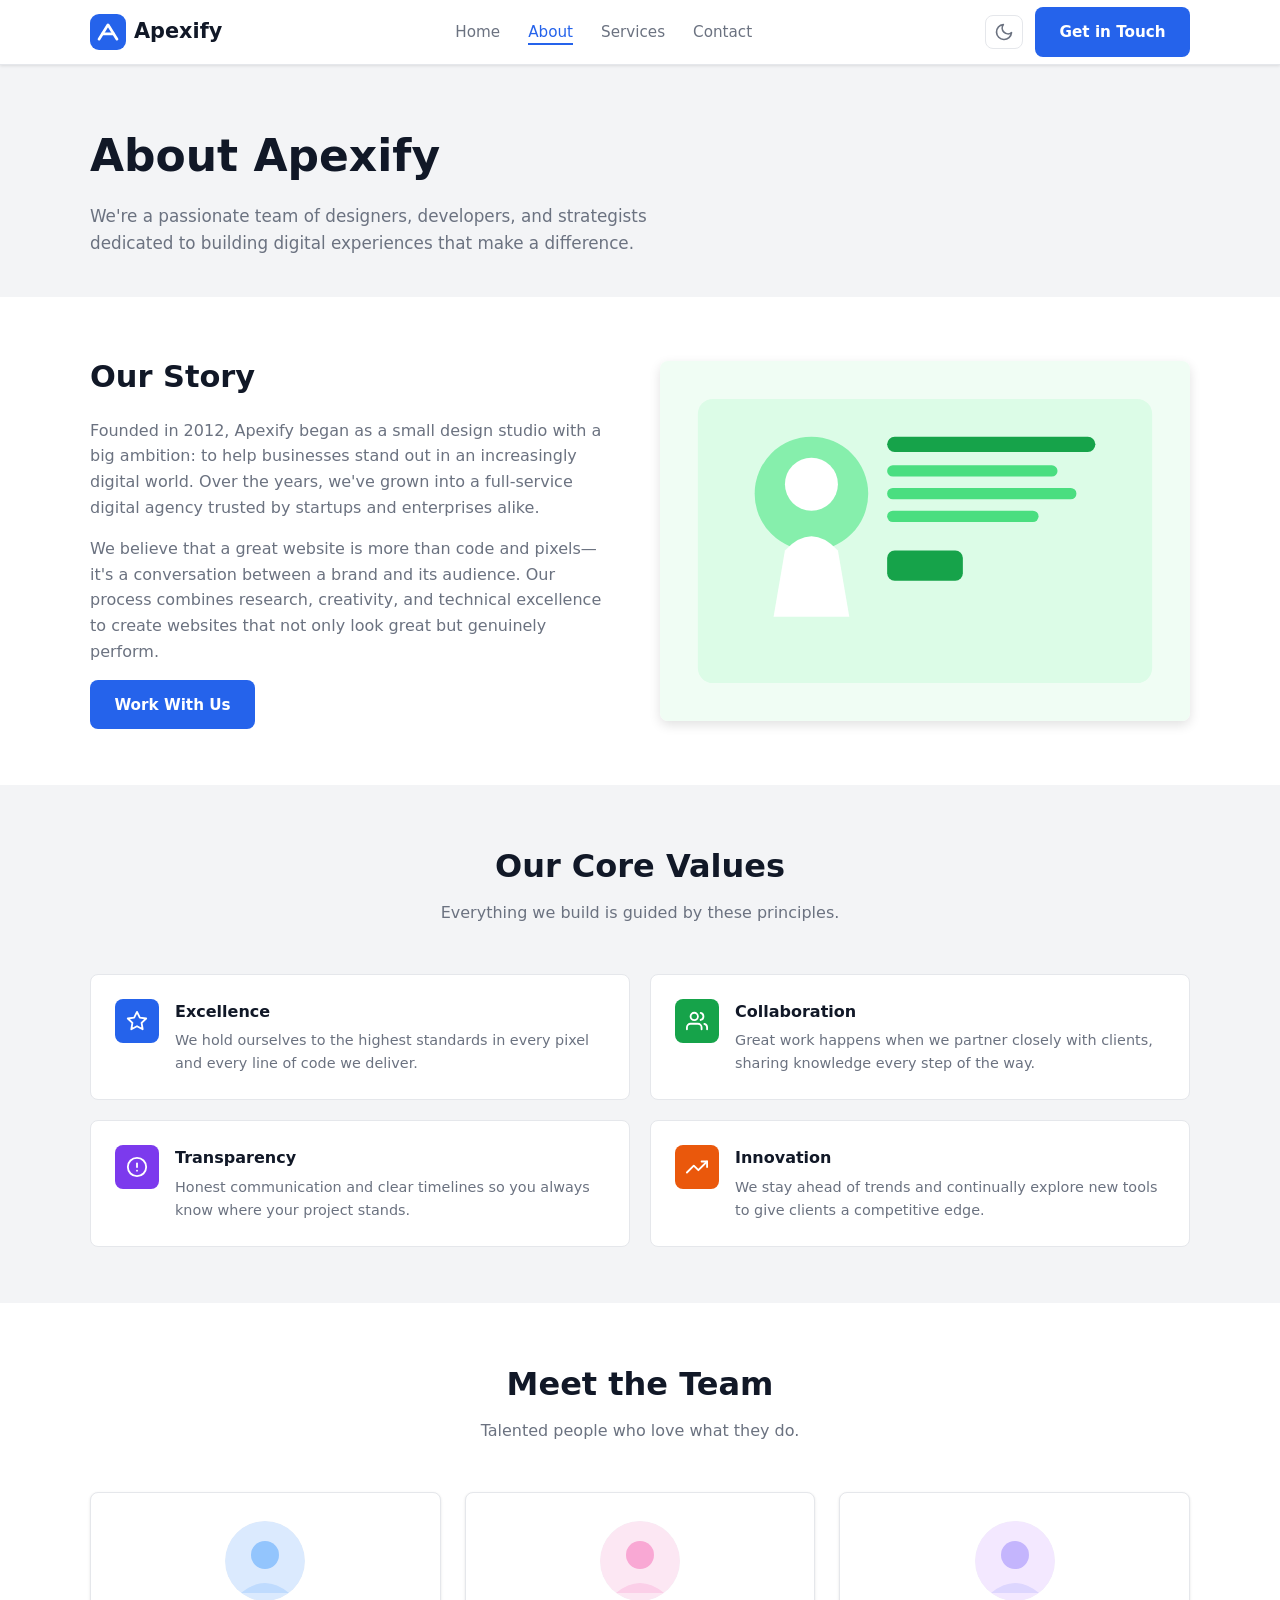
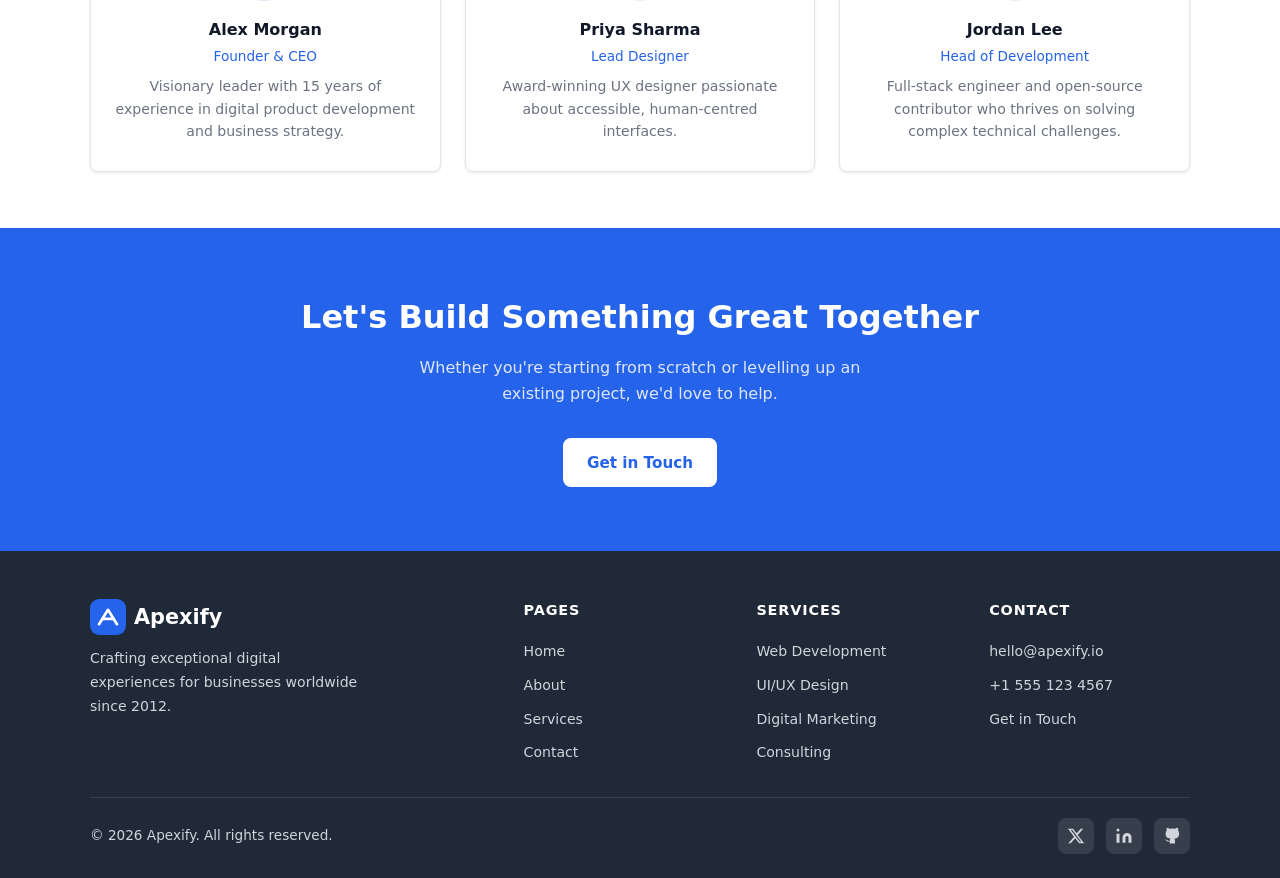
==== about.html @ 5caa7f43 "Add responsive multi-page website (Home, About, Services, Contact) with dark mode toggle" ====
<!DOCTYPE html>
<html lang="en">
<head>
  <meta charset="UTF-8" />
  <meta name="viewport" content="width=device-width, initial-scale=1.0" />
  <title>About – Apexify</title>
  <meta name="description" content="Learn about Apexify's mission, values, and the talented team behind our digital solutions." />
  <link rel="icon" type="image/svg+xml" href="images/logo.svg" />
  <link rel="stylesheet" href="css/style.css" />
</head>
<body>

  <!-- ===== Navigation ===== -->
  <nav class="navbar" role="navigation" aria-label="Main navigation">
    <div class="container nav-inner">
      <a href="index.html" class="nav-logo">
        <img src="images/logo.svg" alt="Apexify logo" width="36" height="36" />
        Apexify
      </a>

      <ul class="nav-links" role="list">
        <li><a href="index.html">Home</a></li>
        <li><a href="about.html">About</a></li>
        <li><a href="services.html">Services</a></li>
        <li><a href="contact.html">Contact</a></li>
      </ul>

      <div class="nav-actions">
        <button class="theme-toggle" id="theme-toggle" aria-label="Toggle dark mode">
          <svg class="icon-sun" xmlns="http://www.w3.org/2000/svg" width="20" height="20" viewBox="0 0 24 24"
               fill="none" stroke="currentColor" stroke-width="2" stroke-linecap="round" stroke-linejoin="round"
               aria-hidden="true">
            <circle cx="12" cy="12" r="5"/>
            <line x1="12" y1="1" x2="12" y2="3"/>
            <line x1="12" y1="21" x2="12" y2="23"/>
            <line x1="4.22" y1="4.22" x2="5.64" y2="5.64"/>
            <line x1="18.36" y1="18.36" x2="19.78" y2="19.78"/>
            <line x1="1" y1="12" x2="3" y2="12"/>
            <line x1="21" y1="12" x2="23" y2="12"/>
            <line x1="4.22" y1="19.78" x2="5.64" y2="18.36"/>
            <line x1="18.36" y1="5.64" x2="19.78" y2="4.22"/>
          </svg>
          <svg class="icon-moon" xmlns="http://www.w3.org/2000/svg" width="20" height="20" viewBox="0 0 24 24"
               fill="none" stroke="currentColor" stroke-width="2" stroke-linecap="round" stroke-linejoin="round"
               aria-hidden="true">
            <path d="M21 12.79A9 9 0 1 1 11.21 3 7 7 0 0 0 21 12.79z"/>
          </svg>
        </button>
        <a href="contact.html" class="btn btn-primary">Get in Touch</a>
        <button class="hamburger" id="hamburger" aria-label="Open menu" aria-expanded="false" aria-controls="mobile-menu">
          <span></span><span></span><span></span>
        </button>
      </div>
    </div>

    <div class="mobile-menu" id="mobile-menu" role="menu">
      <a href="index.html" role="menuitem">Home</a>
      <a href="about.html" role="menuitem">About</a>
      <a href="services.html" role="menuitem">Services</a>
      <a href="contact.html" role="menuitem">Contact</a>
    </div>
  </nav>

  <main>

    <!-- ===== Page Hero ===== -->
    <section class="page-hero" aria-label="About page hero">
      <div class="container">
        <h1>About Apexify</h1>
        <p>We're a passionate team of designers, developers, and strategists dedicated to building digital experiences that make a difference.</p>
      </div>
    </section>

    <!-- ===== About Intro ===== -->
    <section class="about-intro" aria-label="Company introduction">
      <div class="container">
        <div class="about-grid">
          <div class="about-text">
            <h2>Our Story</h2>
            <p>
              Founded in 2012, Apexify began as a small design studio with a big ambition: to help businesses
              stand out in an increasingly digital world. Over the years, we've grown into a full-service
              digital agency trusted by startups and enterprises alike.
            </p>
            <p>
              We believe that a great website is more than code and pixels—it's a conversation between a brand
              and its audience. Our process combines research, creativity, and technical excellence to create
              websites that not only look great but genuinely perform.
            </p>
            <a href="contact.html" class="btn btn-primary">Work With Us</a>
          </div>
          <div class="about-image">
            <img src="images/about.svg" alt="Apexify team at work illustration" width="560" height="380" />
          </div>
        </div>
      </div>
    </section>

    <!-- ===== Values ===== -->
    <section class="values" aria-label="Company values">
      <div class="container">
        <div class="section-header">
          <h2 class="section-title">Our Core Values</h2>
          <p class="section-subtitle">Everything we build is guided by these principles.</p>
        </div>
        <div class="values-grid">

          <div class="value-item">
            <div class="value-icon c1" aria-hidden="true">
              <svg xmlns="http://www.w3.org/2000/svg" width="22" height="22" viewBox="0 0 24 24"
                   fill="none" stroke="currentColor" stroke-width="2" stroke-linecap="round" stroke-linejoin="round">
                <path d="M12 2l3.09 6.26L22 9.27l-5 4.87 1.18 6.88L12 17.77l-6.18 3.25L7 14.14 2 9.27l6.91-1.01L12 2z"/>
              </svg>
            </div>
            <div>
              <h3>Excellence</h3>
              <p>We hold ourselves to the highest standards in every pixel and every line of code we deliver.</p>
            </div>
          </div>

          <div class="value-item">
            <div class="value-icon c2" aria-hidden="true">
              <svg xmlns="http://www.w3.org/2000/svg" width="22" height="22" viewBox="0 0 24 24"
                   fill="none" stroke="currentColor" stroke-width="2" stroke-linecap="round" stroke-linejoin="round">
                <path d="M17 21v-2a4 4 0 0 0-4-4H5a4 4 0 0 0-4 4v2"/>
                <circle cx="9" cy="7" r="4"/>
                <path d="M23 21v-2a4 4 0 0 0-3-3.87"/>
                <path d="M16 3.13a4 4 0 0 1 0 7.75"/>
              </svg>
            </div>
            <div>
              <h3>Collaboration</h3>
              <p>Great work happens when we partner closely with clients, sharing knowledge every step of the way.</p>
            </div>
          </div>

          <div class="value-item">
            <div class="value-icon c3" aria-hidden="true">
              <svg xmlns="http://www.w3.org/2000/svg" width="22" height="22" viewBox="0 0 24 24"
                   fill="none" stroke="currentColor" stroke-width="2" stroke-linecap="round" stroke-linejoin="round">
                <circle cx="12" cy="12" r="10"/>
                <line x1="12" y1="8" x2="12" y2="12"/>
                <line x1="12" y1="16" x2="12.01" y2="16"/>
              </svg>
            </div>
            <div>
              <h3>Transparency</h3>
              <p>Honest communication and clear timelines so you always know where your project stands.</p>
            </div>
          </div>

          <div class="value-item">
            <div class="value-icon c4" aria-hidden="true">
              <svg xmlns="http://www.w3.org/2000/svg" width="22" height="22" viewBox="0 0 24 24"
                   fill="none" stroke="currentColor" stroke-width="2" stroke-linecap="round" stroke-linejoin="round">
                <polyline points="23 6 13.5 15.5 8.5 10.5 1 18"/>
                <polyline points="17 6 23 6 23 12"/>
              </svg>
            </div>
            <div>
              <h3>Innovation</h3>
              <p>We stay ahead of trends and continually explore new tools to give clients a competitive edge.</p>
            </div>
          </div>

        </div>
      </div>
    </section>

    <!-- ===== Team ===== -->
    <section class="team" aria-label="Our team">
      <div class="container">
        <div class="section-header">
          <h2 class="section-title">Meet the Team</h2>
          <p class="section-subtitle">Talented people who love what they do.</p>
        </div>
        <div class="team-grid">

          <div class="team-card">
            <div class="team-avatar">
              <img src="images/avatar1.svg" alt="Alex Morgan" width="80" height="80" />
            </div>
            <h3>Alex Morgan</h3>
            <p class="role">Founder & CEO</p>
            <p>Visionary leader with 15 years of experience in digital product development and business strategy.</p>
          </div>

          <div class="team-card">
            <div class="team-avatar">
              <img src="images/avatar2.svg" alt="Priya Sharma" width="80" height="80" />
            </div>
            <h3>Priya Sharma</h3>
            <p class="role">Lead Designer</p>
            <p>Award-winning UX designer passionate about accessible, human-centred interfaces.</p>
          </div>

          <div class="team-card">
            <div class="team-avatar">
              <img src="images/avatar3.svg" alt="Jordan Lee" width="80" height="80" />
            </div>
            <h3>Jordan Lee</h3>
            <p class="role">Head of Development</p>
            <p>Full-stack engineer and open-source contributor who thrives on solving complex technical challenges.</p>
          </div>

        </div>
      </div>
    </section>

    <!-- ===== CTA Banner ===== -->
    <section class="cta-banner" aria-label="Call to action">
      <div class="container">
        <h2>Let's Build Something Great Together</h2>
        <p>Whether you're starting from scratch or levelling up an existing project, we'd love to help.</p>
        <a href="contact.html" class="btn btn-white">Get in Touch</a>
      </div>
    </section>

  </main>

  <!-- ===== Footer ===== -->
  <footer class="footer" role="contentinfo">
    <div class="container">
      <div class="footer-grid">
        <div class="footer-brand">
          <a href="index.html" class="nav-logo">
            <img src="images/logo.svg" alt="Apexify logo" width="32" height="32" />
            Apexify
          </a>
          <p>Crafting exceptional digital experiences for businesses worldwide since 2012.</p>
        </div>
        <div class="footer-col">
          <h4>Pages</h4>
          <ul>
            <li><a href="index.html">Home</a></li>
            <li><a href="about.html">About</a></li>
            <li><a href="services.html">Services</a></li>
            <li><a href="contact.html">Contact</a></li>
          </ul>
        </div>
        <div class="footer-col">
          <h4>Services</h4>
          <ul>
            <li><a href="services.html">Web Development</a></li>
            <li><a href="services.html">UI/UX Design</a></li>
            <li><a href="services.html">Digital Marketing</a></li>
            <li><a href="services.html">Consulting</a></li>
          </ul>
        </div>
        <div class="footer-col">
          <h4>Contact</h4>
          <ul>
            <li><a href="mailto:hello@apexify.io">hello@apexify.io</a></li>
            <li><a href="tel:+15551234567">+1 555 123 4567</a></li>
            <li><a href="contact.html">Get in Touch</a></li>
          </ul>
        </div>
      </div>
      <div class="footer-bottom">
        <p>&copy; <span id="year"></span> Apexify. All rights reserved.</p>
        <div class="social-links" aria-label="Social media links">
          <a href="#" aria-label="Twitter">
            <svg xmlns="http://www.w3.org/2000/svg" viewBox="0 0 24 24" fill="currentColor" aria-hidden="true">
              <path d="M18.244 2.25h3.308l-7.227 8.26 8.502 11.24H16.17l-5.214-6.817L4.99 21.75H1.68l7.73-8.835L1.254 2.25H8.08l4.713 6.231zm-1.161 17.52h1.833L7.084 4.126H5.117z"/>
            </svg>
          </a>
          <a href="#" aria-label="LinkedIn">
            <svg xmlns="http://www.w3.org/2000/svg" viewBox="0 0 24 24" fill="currentColor" aria-hidden="true">
              <path d="M16 8a6 6 0 0 1 6 6v7h-4v-7a2 2 0 0 0-2-2 2 2 0 0 0-2 2v7h-4v-7a6 6 0 0 1 6-6z"/>
              <rect x="2" y="9" width="4" height="12"/>
              <circle cx="4" cy="4" r="2"/>
            </svg>
          </a>
          <a href="#" aria-label="GitHub">
            <svg xmlns="http://www.w3.org/2000/svg" viewBox="0 0 24 24" fill="currentColor" aria-hidden="true">
              <path d="M9 19c-5 1.5-5-2.5-7-3m14 6v-3.87a3.37 3.37 0 0 0-.94-2.61c3.14-.35 6.44-1.54 6.44-7A5.44 5.44 0 0 0 20 4.77 5.07 5.07 0 0 0 19.91 1S18.73.65 16 2.48a13.38 13.38 0 0 0-7 0C6.27.65 5.09 1 5.09 1A5.07 5.07 0 0 0 5 4.77a5.44 5.44 0 0 0-1.5 3.78c0 5.42 3.3 6.61 6.44 7A3.37 3.37 0 0 0 9 18.13V22"/>
            </svg>
          </a>
        </div>
      </div>
    </div>
  </footer>

  <button class="back-to-top" id="back-to-top" aria-label="Back to top">
    <svg xmlns="http://www.w3.org/2000/svg" viewBox="0 0 24 24" fill="none"
         stroke="currentColor" stroke-width="2" stroke-linecap="round" stroke-linejoin="round" aria-hidden="true">
      <polyline points="18 15 12 9 6 15"/>
    </svg>
  </button>

  <script>
    document.getElementById('year').textContent = new Date().getFullYear();
  </script>
  <script src="js/main.js"></script>
</body>
</html>
---- css/style.css ----
/* =========================================================
   style.css – Mobile-first responsive stylesheet
   ========================================================= */

/* ---------- CSS Custom Properties ---------- */
:root {
  --clr-primary: #2563eb;
  --clr-primary-dark: #1d4ed8;
  --clr-accent: #f59e0b;
  --clr-bg: #ffffff;
  --clr-bg-alt: #f3f4f6;
  --clr-text: #111827;
  --clr-text-muted: #6b7280;
  --clr-border: #e5e7eb;
  --clr-card-bg: #ffffff;
  --clr-nav-bg: #ffffff;
  --clr-footer-bg: #1f2937;
  --clr-footer-text: #d1d5db;
  --shadow-sm: 0 1px 3px rgba(0, 0, 0, 0.1);
  --shadow-md: 0 4px 12px rgba(0, 0, 0, 0.12);
  --radius: 0.5rem;
  --transition: 0.3s ease;
  --font-sans: 'Segoe UI', system-ui, -apple-system, sans-serif;
  --max-w: 1100px;
}

/* Dark Mode */
[data-theme="dark"] {
  --clr-bg: #0f172a;
  --clr-bg-alt: #1e293b;
  --clr-text: #f1f5f9;
  --clr-text-muted: #94a3b8;
  --clr-border: #334155;
  --clr-card-bg: #1e293b;
  --clr-nav-bg: #0f172a;
  --clr-footer-bg: #020617;
  --clr-footer-text: #94a3b8;
  --shadow-sm: 0 1px 3px rgba(0, 0, 0, 0.4);
  --shadow-md: 0 4px 12px rgba(0, 0, 0, 0.5);
}

/* ---------- Reset & Base ---------- */
*, *::before, *::after {
  box-sizing: border-box;
  margin: 0;
  padding: 0;
}

html {
  scroll-behavior: smooth;
  font-size: 16px;
}

body {
  font-family: var(--font-sans);
  background-color: var(--clr-bg);
  color: var(--clr-text);
  line-height: 1.6;
  transition: background-color var(--transition), color var(--transition);
}

img {
  max-width: 100%;
  height: auto;
  display: block;
}

a {
  color: var(--clr-primary);
  text-decoration: none;
  transition: color var(--transition);
}

a:hover {
  color: var(--clr-primary-dark);
}

ul {
  list-style: none;
}

/* ---------- Utility ---------- */
.container {
  width: 90%;
  max-width: var(--max-w);
  margin-inline: auto;
}

.section-title {
  font-size: clamp(1.5rem, 4vw, 2rem);
  font-weight: 700;
  margin-bottom: 0.5rem;
  color: var(--clr-text);
}

.section-subtitle {
  font-size: 1rem;
  color: var(--clr-text-muted);
  margin-bottom: 2.5rem;
  max-width: 600px;
}

.section-header {
  text-align: center;
  margin-bottom: 3rem;
}

.section-header .section-subtitle {
  margin-inline: auto;
}

.btn {
  display: inline-flex;
  align-items: center;
  gap: 0.4rem;
  padding: 0.65rem 1.4rem;
  border-radius: var(--radius);
  font-weight: 600;
  font-size: 0.95rem;
  cursor: pointer;
  transition: background-color var(--transition), color var(--transition), transform 0.15s;
  border: 2px solid transparent;
}

.btn:active {
  transform: scale(0.97);
}

.btn-primary {
  background: var(--clr-primary);
  color: #fff;
}

.btn-primary:hover {
  background: var(--clr-primary-dark);
  color: #fff;
}

.btn-outline {
  background: transparent;
  color: var(--clr-primary);
  border-color: var(--clr-primary);
}

.btn-outline:hover {
  background: var(--clr-primary);
  color: #fff;
}

/* ---------- Navigation ---------- */
.navbar {
  position: sticky;
  top: 0;
  z-index: 100;
  background: var(--clr-nav-bg);
  border-bottom: 1px solid var(--clr-border);
  box-shadow: var(--shadow-sm);
  transition: background-color var(--transition);
}

.nav-inner {
  display: flex;
  align-items: center;
  justify-content: space-between;
  height: 64px;
}

.nav-logo {
  display: flex;
  align-items: center;
  gap: 0.5rem;
  font-size: 1.3rem;
  font-weight: 700;
  color: var(--clr-text);
}

.nav-logo img {
  width: 36px;
  height: 36px;
}

.nav-links {
  display: none;
  gap: 1.75rem;
}

.nav-links a {
  font-size: 0.95rem;
  font-weight: 500;
  color: var(--clr-text-muted);
  position: relative;
  padding-bottom: 2px;
}

.nav-links a::after {
  content: '';
  position: absolute;
  bottom: -2px;
  left: 0;
  width: 0;
  height: 2px;
  background: var(--clr-primary);
  transition: width var(--transition);
}

.nav-links a:hover,
.nav-links a.active {
  color: var(--clr-primary);
}

.nav-links a:hover::after,
.nav-links a.active::after {
  width: 100%;
}

.nav-actions {
  display: flex;
  align-items: center;
  gap: 0.75rem;
}

/* Dark Mode Toggle Button */
.theme-toggle {
  background: none;
  border: 1px solid var(--clr-border);
  border-radius: var(--radius);
  padding: 0.4rem 0.5rem;
  cursor: pointer;
  display: flex;
  align-items: center;
  justify-content: center;
  color: var(--clr-text-muted);
  transition: background-color var(--transition), border-color var(--transition), color var(--transition);
}

.theme-toggle:hover {
  background: var(--clr-bg-alt);
  color: var(--clr-text);
}

.theme-toggle .icon-sun { display: none; }
.theme-toggle .icon-moon { display: block; }

[data-theme="dark"] .theme-toggle .icon-sun { display: block; }
[data-theme="dark"] .theme-toggle .icon-moon { display: none; }

/* Hamburger */
.hamburger {
  background: none;
  border: none;
  cursor: pointer;
  padding: 0.4rem;
  display: flex;
  flex-direction: column;
  gap: 5px;
}

.hamburger span {
  display: block;
  width: 24px;
  height: 2px;
  background: var(--clr-text);
  border-radius: 2px;
  transition: transform var(--transition), opacity var(--transition);
}

.hamburger.open span:nth-child(1) { transform: translateY(7px) rotate(45deg); }
.hamburger.open span:nth-child(2) { opacity: 0; }
.hamburger.open span:nth-child(3) { transform: translateY(-7px) rotate(-45deg); }

/* Mobile Menu */
.mobile-menu {
  display: none;
  flex-direction: column;
  gap: 0;
  background: var(--clr-nav-bg);
  border-top: 1px solid var(--clr-border);
}

.mobile-menu.open {
  display: flex;
}

.mobile-menu a {
  padding: 0.85rem 1.5rem;
  font-weight: 500;
  color: var(--clr-text-muted);
  border-bottom: 1px solid var(--clr-border);
}

.mobile-menu a:hover,
.mobile-menu a.active {
  color: var(--clr-primary);
  background: var(--clr-bg-alt);
}

/* ---------- Hero Section ---------- */
.hero {
  padding: 4rem 0 3rem;
  text-align: center;
}

.hero-eyebrow {
  display: inline-block;
  font-size: 0.8rem;
  font-weight: 700;
  letter-spacing: 0.1em;
  text-transform: uppercase;
  color: var(--clr-primary);
  background: rgba(37, 99, 235, 0.1);
  padding: 0.3rem 0.8rem;
  border-radius: 999px;
  margin-bottom: 1rem;
}

.hero h1 {
  font-size: clamp(2rem, 6vw, 3.25rem);
  font-weight: 800;
  line-height: 1.15;
  margin-bottom: 1.25rem;
  color: var(--clr-text);
}

.hero h1 span {
  color: var(--clr-primary);
}

.hero-description {
  font-size: clamp(1rem, 2.5vw, 1.15rem);
  color: var(--clr-text-muted);
  max-width: 580px;
  margin-inline: auto;
  margin-bottom: 2rem;
}

.hero-cta {
  display: flex;
  gap: 1rem;
  justify-content: center;
  flex-wrap: wrap;
}

.hero-image {
  margin-top: 3rem;
  display: flex;
  justify-content: center;
}

.hero-image img {
  border-radius: var(--radius);
  box-shadow: var(--shadow-md);
  max-width: 640px;
  width: 100%;
}

/* ---------- Features Strip ---------- */
.features-strip {
  padding: 3.5rem 0;
  background: var(--clr-bg-alt);
  transition: background-color var(--transition);
}

.features-grid {
  display: grid;
  grid-template-columns: 1fr;
  gap: 1.5rem;
}

.feature-card {
  background: var(--clr-card-bg);
  border: 1px solid var(--clr-border);
  border-radius: var(--radius);
  padding: 1.5rem;
  display: flex;
  gap: 1rem;
  align-items: flex-start;
  box-shadow: var(--shadow-sm);
  transition: box-shadow var(--transition), background-color var(--transition), border-color var(--transition);
}

.feature-card:hover {
  box-shadow: var(--shadow-md);
}

.feature-icon {
  flex-shrink: 0;
  width: 48px;
  height: 48px;
  background: rgba(37, 99, 235, 0.1);
  border-radius: var(--radius);
  display: flex;
  align-items: center;
  justify-content: center;
  color: var(--clr-primary);
}

.feature-icon svg {
  width: 24px;
  height: 24px;
}

.feature-card h3 {
  font-size: 1rem;
  font-weight: 600;
  margin-bottom: 0.3rem;
}

.feature-card p {
  font-size: 0.9rem;
  color: var(--clr-text-muted);
}

/* ---------- Stats Section ---------- */
.stats {
  padding: 3.5rem 0;
}

.stats-grid {
  display: grid;
  grid-template-columns: repeat(2, 1fr);
  gap: 1.5rem;
  text-align: center;
}

.stat-item h3 {
  font-size: clamp(2rem, 5vw, 2.75rem);
  font-weight: 800;
  color: var(--clr-primary);
}

.stat-item p {
  font-size: 0.9rem;
  color: var(--clr-text-muted);
  margin-top: 0.25rem;
}

/* ---------- Services Preview Cards ---------- */
.services-preview {
  padding: 3.5rem 0;
  background: var(--clr-bg-alt);
  transition: background-color var(--transition);
}

.cards-grid {
  display: grid;
  grid-template-columns: 1fr;
  gap: 1.5rem;
}

.card {
  background: var(--clr-card-bg);
  border: 1px solid var(--clr-border);
  border-radius: var(--radius);
  padding: 1.75rem;
  box-shadow: var(--shadow-sm);
  transition: transform 0.2s, box-shadow var(--transition), background-color var(--transition), border-color var(--transition);
}

.card:hover {
  transform: translateY(-3px);
  box-shadow: var(--shadow-md);
}

.card-icon {
  width: 52px;
  height: 52px;
  border-radius: var(--radius);
  display: flex;
  align-items: center;
  justify-content: center;
  margin-bottom: 1rem;
  color: #fff;
}

.card-icon.blue   { background: #2563eb; }
.card-icon.green  { background: #16a34a; }
.card-icon.purple { background: #7c3aed; }
.card-icon.orange { background: #ea580c; }

.card-icon svg {
  width: 26px;
  height: 26px;
}

.card h3 {
  font-size: 1.05rem;
  font-weight: 600;
  margin-bottom: 0.5rem;
}

.card p {
  font-size: 0.9rem;
  color: var(--clr-text-muted);
  line-height: 1.6;
}

.card-link {
  display: inline-flex;
  align-items: center;
  gap: 0.3rem;
  margin-top: 1rem;
  font-size: 0.9rem;
  font-weight: 600;
  color: var(--clr-primary);
}

.card-link:hover {
  gap: 0.5rem;
}

/* ---------- CTA Banner ---------- */
.cta-banner {
  padding: 4rem 0;
  background: var(--clr-primary);
  text-align: center;
  color: #fff;
}

.cta-banner h2 {
  font-size: clamp(1.5rem, 4vw, 2rem);
  font-weight: 700;
  margin-bottom: 0.75rem;
}

.cta-banner p {
  font-size: 1rem;
  opacity: 0.85;
  margin-bottom: 2rem;
  max-width: 500px;
  margin-inline: auto;
  margin-bottom: 2rem;
}

.cta-banner .btn-white {
  background: #fff;
  color: var(--clr-primary);
  border-color: #fff;
}

.cta-banner .btn-white:hover {
  background: #e0e7ff;
  color: var(--clr-primary-dark);
}

/* ---------- About Page ---------- */
.page-hero {
  padding: 3.5rem 0 2.5rem;
  background: var(--clr-bg-alt);
  transition: background-color var(--transition);
}

.page-hero h1 {
  font-size: clamp(1.8rem, 5vw, 2.75rem);
  font-weight: 800;
  margin-bottom: 0.75rem;
}

.page-hero p {
  font-size: 1.05rem;
  color: var(--clr-text-muted);
  max-width: 600px;
}

.about-intro {
  padding: 3.5rem 0;
}

.about-grid {
  display: grid;
  grid-template-columns: 1fr;
  gap: 2.5rem;
  align-items: center;
}

.about-text h2 {
  font-size: clamp(1.4rem, 3.5vw, 1.9rem);
  font-weight: 700;
  margin-bottom: 1rem;
}

.about-text p {
  color: var(--clr-text-muted);
  margin-bottom: 1rem;
}

.about-image img {
  border-radius: var(--radius);
  box-shadow: var(--shadow-md);
}

.values {
  padding: 3.5rem 0;
  background: var(--clr-bg-alt);
  transition: background-color var(--transition);
}

.values-grid {
  display: grid;
  grid-template-columns: 1fr;
  gap: 1.25rem;
}

.value-item {
  background: var(--clr-card-bg);
  border: 1px solid var(--clr-border);
  border-radius: var(--radius);
  padding: 1.5rem;
  display: flex;
  gap: 1rem;
  align-items: flex-start;
  transition: background-color var(--transition), border-color var(--transition);
}

.value-icon {
  flex-shrink: 0;
  width: 44px;
  height: 44px;
  border-radius: var(--radius);
  display: flex;
  align-items: center;
  justify-content: center;
  color: #fff;
  font-size: 1.2rem;
}

.value-icon.c1 { background: #2563eb; }
.value-icon.c2 { background: #16a34a; }
.value-icon.c3 { background: #7c3aed; }
.value-icon.c4 { background: #ea580c; }

.value-item h3 {
  font-size: 1rem;
  font-weight: 600;
  margin-bottom: 0.3rem;
}

.value-item p {
  font-size: 0.9rem;
  color: var(--clr-text-muted);
}

.team {
  padding: 3.5rem 0;
}

.team-grid {
  display: grid;
  grid-template-columns: 1fr;
  gap: 1.5rem;
}

.team-card {
  background: var(--clr-card-bg);
  border: 1px solid var(--clr-border);
  border-radius: var(--radius);
  padding: 1.75rem 1.5rem;
  text-align: center;
  box-shadow: var(--shadow-sm);
  transition: transform 0.2s, box-shadow var(--transition), background-color var(--transition), border-color var(--transition);
}

.team-card:hover {
  transform: translateY(-3px);
  box-shadow: var(--shadow-md);
}

.team-avatar {
  width: 80px;
  height: 80px;
  border-radius: 50%;
  margin-inline: auto;
  margin-bottom: 1rem;
  overflow: hidden;
  background: var(--clr-bg-alt);
  display: flex;
  align-items: center;
  justify-content: center;
}

.team-avatar img {
  width: 100%;
  height: 100%;
  object-fit: cover;
}

.team-card h3 {
  font-size: 1rem;
  font-weight: 600;
  margin-bottom: 0.2rem;
}

.team-card .role {
  font-size: 0.85rem;
  color: var(--clr-primary);
  font-weight: 500;
  margin-bottom: 0.5rem;
}

.team-card p {
  font-size: 0.88rem;
  color: var(--clr-text-muted);
}

/* ---------- Services Page ---------- */
.services-list {
  padding: 3.5rem 0;
}

.service-item {
  display: grid;
  grid-template-columns: 1fr;
  gap: 2rem;
  align-items: center;
  padding: 2.5rem 0;
  border-bottom: 1px solid var(--clr-border);
}

.service-item:last-child {
  border-bottom: none;
}

.service-item.reverse {
  direction: ltr;
}

.service-image img {
  border-radius: var(--radius);
  box-shadow: var(--shadow-md);
}

.service-content h2 {
  font-size: clamp(1.3rem, 3vw, 1.75rem);
  font-weight: 700;
  margin-bottom: 0.75rem;
}

.service-content p {
  color: var(--clr-text-muted);
  margin-bottom: 1rem;
}

.service-content ul {
  margin-bottom: 1.5rem;
}

.service-content ul li {
  display: flex;
  align-items: center;
  gap: 0.5rem;
  font-size: 0.9rem;
  color: var(--clr-text-muted);
  margin-bottom: 0.4rem;
}

.service-content ul li::before {
  content: '';
  display: inline-block;
  width: 8px;
  height: 8px;
  border-radius: 50%;
  background: var(--clr-primary);
  flex-shrink: 0;
}

.pricing {
  padding: 3.5rem 0;
  background: var(--clr-bg-alt);
  transition: background-color var(--transition);
}

.pricing-grid {
  display: grid;
  grid-template-columns: 1fr;
  gap: 1.5rem;
}

.pricing-card {
  background: var(--clr-card-bg);
  border: 2px solid var(--clr-border);
  border-radius: var(--radius);
  padding: 2rem 1.75rem;
  position: relative;
  transition: background-color var(--transition), border-color var(--transition);
}

.pricing-card.featured {
  border-color: var(--clr-primary);
}

.pricing-badge {
  position: absolute;
  top: -12px;
  left: 50%;
  transform: translateX(-50%);
  background: var(--clr-primary);
  color: #fff;
  font-size: 0.75rem;
  font-weight: 700;
  padding: 0.2rem 0.75rem;
  border-radius: 999px;
  letter-spacing: 0.05em;
  text-transform: uppercase;
}

.pricing-card h3 {
  font-size: 1.05rem;
  font-weight: 600;
  margin-bottom: 0.5rem;
}

.pricing-price {
  font-size: 2.5rem;
  font-weight: 800;
  color: var(--clr-primary);
  margin-bottom: 0.25rem;
}

.pricing-price span {
  font-size: 1rem;
  font-weight: 400;
  color: var(--clr-text-muted);
}

.pricing-desc {
  font-size: 0.88rem;
  color: var(--clr-text-muted);
  margin-bottom: 1.5rem;
}

.pricing-features {
  margin-bottom: 1.75rem;
}

.pricing-features li {
  display: flex;
  align-items: center;
  gap: 0.5rem;
  font-size: 0.9rem;
  padding: 0.35rem 0;
  border-bottom: 1px solid var(--clr-border);
  color: var(--clr-text-muted);
}

.pricing-features li:last-child {
  border-bottom: none;
}

.pricing-features li svg {
  width: 16px;
  height: 16px;
  color: #16a34a;
  flex-shrink: 0;
}

/* ---------- Contact Page ---------- */
.contact-section {
  padding: 3.5rem 0;
}

.contact-grid {
  display: grid;
  grid-template-columns: 1fr;
  gap: 2.5rem;
}

.contact-info h2 {
  font-size: clamp(1.3rem, 3.5vw, 1.75rem);
  font-weight: 700;
  margin-bottom: 0.75rem;
}

.contact-info > p {
  color: var(--clr-text-muted);
  margin-bottom: 2rem;
}

.info-items {
  display: flex;
  flex-direction: column;
  gap: 1.25rem;
}

.info-item {
  display: flex;
  gap: 0.85rem;
  align-items: flex-start;
}

.info-item-icon {
  flex-shrink: 0;
  width: 44px;
  height: 44px;
  background: rgba(37, 99, 235, 0.1);
  border-radius: var(--radius);
  display: flex;
  align-items: center;
  justify-content: center;
  color: var(--clr-primary);
}

.info-item-icon svg {
  width: 22px;
  height: 22px;
}

.info-item h4 {
  font-size: 0.9rem;
  font-weight: 600;
  margin-bottom: 0.15rem;
}

.info-item p,
.info-item a {
  font-size: 0.9rem;
  color: var(--clr-text-muted);
}

/* Contact Form */
.contact-form-wrap {
  background: var(--clr-card-bg);
  border: 1px solid var(--clr-border);
  border-radius: var(--radius);
  padding: 2rem;
  box-shadow: var(--shadow-sm);
  transition: background-color var(--transition), border-color var(--transition);
}

.contact-form-wrap h3 {
  font-size: 1.15rem;
  font-weight: 600;
  margin-bottom: 1.5rem;
}

.form-row {
  display: grid;
  grid-template-columns: 1fr;
  gap: 1rem;
  margin-bottom: 1rem;
}

.form-group {
  display: flex;
  flex-direction: column;
  gap: 0.35rem;
}

.form-group label {
  font-size: 0.875rem;
  font-weight: 500;
  color: var(--clr-text);
}

.form-group input,
.form-group select,
.form-group textarea {
  width: 100%;
  padding: 0.65rem 0.9rem;
  border: 1px solid var(--clr-border);
  border-radius: var(--radius);
  background: var(--clr-bg);
  color: var(--clr-text);
  font-family: inherit;
  font-size: 0.95rem;
  transition: border-color var(--transition), background-color var(--transition), color var(--transition);
  outline: none;
}

.form-group input:focus,
.form-group select:focus,
.form-group textarea:focus {
  border-color: var(--clr-primary);
  box-shadow: 0 0 0 3px rgba(37, 99, 235, 0.15);
}

.form-group textarea {
  resize: vertical;
  min-height: 130px;
}

.form-submit {
  margin-top: 1.25rem;
  width: 100%;
  justify-content: center;
  font-size: 1rem;
  padding: 0.8rem 1.5rem;
}

/* Success Message */
.form-success {
  display: none;
  text-align: center;
  padding: 1.5rem;
  background: rgba(22, 163, 74, 0.1);
  border: 1px solid #16a34a;
  border-radius: var(--radius);
  color: #15803d;
  margin-top: 1rem;
}

.form-success.visible {
  display: block;
}

/* Map Placeholder */
.map-section {
  padding: 0 0 3.5rem;
}

.map-placeholder {
  background: var(--clr-bg-alt);
  border: 1px solid var(--clr-border);
  border-radius: var(--radius);
  height: 280px;
  display: flex;
  flex-direction: column;
  align-items: center;
  justify-content: center;
  color: var(--clr-text-muted);
  gap: 0.75rem;
  transition: background-color var(--transition), border-color var(--transition);
}

.map-placeholder svg {
  width: 40px;
  height: 40px;
  opacity: 0.5;
}

/* ---------- Footer ---------- */
.footer {
  background: var(--clr-footer-bg);
  color: var(--clr-footer-text);
  padding: 3rem 0 1.5rem;
  transition: background-color var(--transition);
}

.footer-grid {
  display: grid;
  grid-template-columns: 1fr;
  gap: 2rem;
  margin-bottom: 2rem;
}

.footer-brand .nav-logo {
  color: #fff;
  margin-bottom: 0.75rem;
}

.footer-brand p {
  font-size: 0.88rem;
  line-height: 1.7;
  max-width: 280px;
}

.footer-col h4 {
  font-size: 0.9rem;
  font-weight: 600;
  color: #fff;
  margin-bottom: 1rem;
  text-transform: uppercase;
  letter-spacing: 0.06em;
}

.footer-col ul {
  display: flex;
  flex-direction: column;
  gap: 0.5rem;
}

.footer-col ul li a {
  font-size: 0.88rem;
  color: var(--clr-footer-text);
  transition: color var(--transition);
}

.footer-col ul li a:hover {
  color: #fff;
}

.footer-bottom {
  border-top: 1px solid rgba(255, 255, 255, 0.1);
  padding-top: 1.25rem;
  display: flex;
  flex-direction: column;
  gap: 0.75rem;
  align-items: center;
  text-align: center;
  font-size: 0.85rem;
  color: var(--clr-footer-text);
}

.social-links {
  display: flex;
  gap: 0.75rem;
}

.social-links a {
  width: 36px;
  height: 36px;
  border-radius: var(--radius);
  background: rgba(255, 255, 255, 0.1);
  display: flex;
  align-items: center;
  justify-content: center;
  color: var(--clr-footer-text);
  transition: background-color var(--transition), color var(--transition);
}

.social-links a:hover {
  background: var(--clr-primary);
  color: #fff;
}

.social-links svg {
  width: 18px;
  height: 18px;
}

/* ---------- Back to Top ---------- */
.back-to-top {
  position: fixed;
  bottom: 1.5rem;
  right: 1.5rem;
  width: 44px;
  height: 44px;
  background: var(--clr-primary);
  color: #fff;
  border: none;
  border-radius: var(--radius);
  cursor: pointer;
  display: none;
  align-items: center;
  justify-content: center;
  box-shadow: var(--shadow-md);
  z-index: 50;
  transition: background-color var(--transition), transform 0.15s;
}

.back-to-top.visible {
  display: flex;
}

.back-to-top:hover {
  background: var(--clr-primary-dark);
  transform: translateY(-2px);
}

.back-to-top svg {
  width: 20px;
  height: 20px;
}

/* ---------- Responsive Breakpoints ---------- */
@media (min-width: 600px) {
  .features-grid {
    grid-template-columns: repeat(2, 1fr);
  }

  .cards-grid {
    grid-template-columns: repeat(2, 1fr);
  }

  .values-grid {
    grid-template-columns: repeat(2, 1fr);
  }

  .team-grid {
    grid-template-columns: repeat(2, 1fr);
  }

  .pricing-grid {
    grid-template-columns: repeat(2, 1fr);
  }

  .form-row {
    grid-template-columns: repeat(2, 1fr);
  }

  .footer-grid {
    grid-template-columns: repeat(2, 1fr);
  }

  .footer-bottom {
    flex-direction: row;
    justify-content: space-between;
    text-align: left;
  }
}

@media (min-width: 768px) {
  .nav-links {
    display: flex;
  }

  .hamburger {
    display: none;
  }

  .mobile-menu {
    display: none !important;
  }

  .hero {
    padding: 5rem 0 4rem;
  }

  .stats-grid {
    grid-template-columns: repeat(4, 1fr);
  }

  .about-grid {
    grid-template-columns: 1fr 1fr;
  }

  .service-item {
    grid-template-columns: 1fr 1fr;
  }

  .service-item.reverse {
    direction: rtl;
  }

  .service-item.reverse > * {
    direction: ltr;
  }

  .contact-grid {
    grid-template-columns: 1fr 1.5fr;
  }
}

@media (min-width: 900px) {
  .features-grid {
    grid-template-columns: repeat(4, 1fr);
  }

  .cards-grid {
    grid-template-columns: repeat(3, 1fr);
  }

  .values-grid {
    grid-template-columns: repeat(2, 1fr);
  }

  .team-grid {
    grid-template-columns: repeat(3, 1fr);
  }

  .pricing-grid {
    grid-template-columns: repeat(3, 1fr);
  }

  .footer-grid {
    grid-template-columns: 2fr 1fr 1fr 1fr;
  }
}
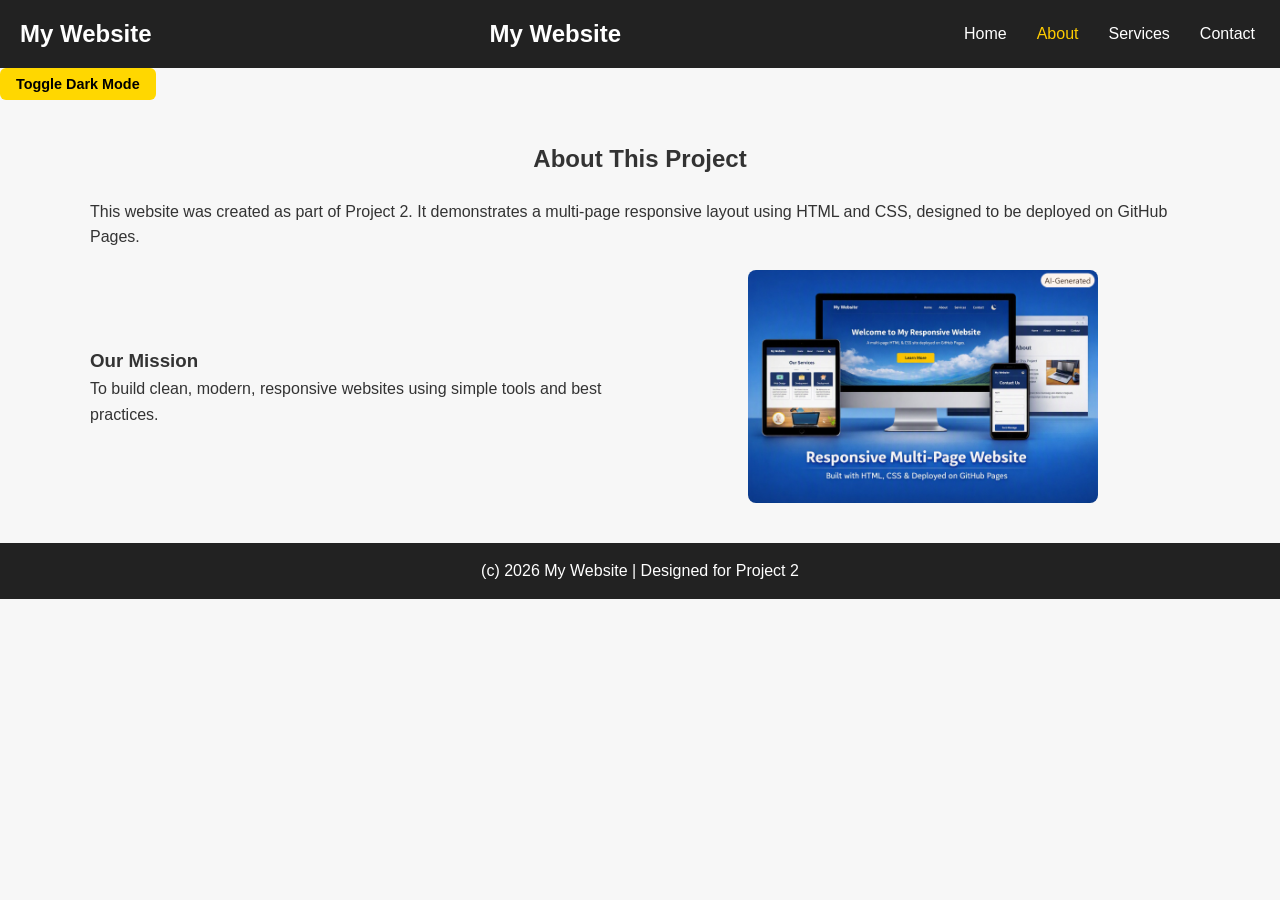
==== commit 403d4e76: "Add dark mode toggle, transitions, accessibility improvements" ====
--- a/about.html
+++ b/about.html
@@ -1,296 +1,55 @@
 <!DOCTYPE html>
 <html lang="en">
 <head>
-  <meta charset="UTF-8" />
-  <meta name="viewport" content="width=device-width, initial-scale=1.0" />
-  <title>About – Apexify</title>
-  <meta name="description" content="Learn about Apexify's mission, values, and the talented team behind our digital solutions." />
-  <link rel="icon" type="image/svg+xml" href="images/logo.svg" />
-  <link rel="stylesheet" href="css/style.css" />
+    <meta charset="UTF-8">
+    <meta name="viewport" content="width=device-width, initial-scale=1.0">
+    <title>About</title>
+    <link rel="stylesheet" href="css/styles.css">
 </head>
+
 <body>
+    <header>
+        <nav class="navbar">
+            <a href="index.html" class="logo">My Website</a>
+            <h1 class="logo">My Website</h1>
+            <ul class="nav-links">
+                <li><a href="index.html">Home</a></li>
+                <li><a href="about.html" class="active">About</a></li>
+                <li><a href="services.html">Services</a></li>
+                <li><a href="contact.html">Contact</a></li>
+            </ul>
+        </nav>
 
-  <!-- ===== Navigation ===== -->
-  <nav class="navbar" role="navigation" aria-label="Main navigation">
-    <div class="container nav-inner">
-      <a href="index.html" class="nav-logo">
-        <img src="images/logo.svg" alt="Apexify logo" width="36" height="36" />
-        Apexify
-      </a>
+        <button id="theme-toggle" aria-label="Toggle dark mode">Toggle Dark Mode</button>
+    </header>
 
-      <ul class="nav-links" role="list">
-        <li><a href="index.html">Home</a></li>
-        <li><a href="about.html">About</a></li>
-        <li><a href="services.html">Services</a></li>
-        <li><a href="contact.html">Contact</a></li>
-      </ul>
+    <section class="about-section container">
+        <h2>About This Project</h2>
+        <p>This website was created as part of Project 2. It demonstrates a multi-page responsive layout using HTML and CSS, designed to be deployed on GitHub Pages.</p>
 
-      <div class="nav-actions">
-        <button class="theme-toggle" id="theme-toggle" aria-label="Toggle dark mode">
-          <svg class="icon-sun" xmlns="http://www.w3.org/2000/svg" width="20" height="20" viewBox="0 0 24 24"
-               fill="none" stroke="currentColor" stroke-width="2" stroke-linecap="round" stroke-linejoin="round"
-               aria-hidden="true">
-            <circle cx="12" cy="12" r="5"/>
-            <line x1="12" y1="1" x2="12" y2="3"/>
-            <line x1="12" y1="21" x2="12" y2="23"/>
-            <line x1="4.22" y1="4.22" x2="5.64" y2="5.64"/>
-            <line x1="18.36" y1="18.36" x2="19.78" y2="19.78"/>
-            <line x1="1" y1="12" x2="3" y2="12"/>
-            <line x1="21" y1="12" x2="23" y2="12"/>
-            <line x1="4.22" y1="19.78" x2="5.64" y2="18.36"/>
-            <line x1="18.36" y1="5.64" x2="19.78" y2="4.22"/>
-          </svg>
-          <svg class="icon-moon" xmlns="http://www.w3.org/2000/svg" width="20" height="20" viewBox="0 0 24 24"
-               fill="none" stroke="currentColor" stroke-width="2" stroke-linecap="round" stroke-linejoin="round"
-               aria-hidden="true">
-            <path d="M21 12.79A9 9 0 1 1 11.21 3 7 7 0 0 0 21 12.79z"/>
-          </svg>
-        </button>
-        <a href="contact.html" class="btn btn-primary">Get in Touch</a>
-        <button class="hamburger" id="hamburger" aria-label="Open menu" aria-expanded="false" aria-controls="mobile-menu">
-          <span></span><span></span><span></span>
-        </button>
-      </div>
-    </div>
+        <div class="about-grid">
+            <div>
+                <h3>Our Mission</h3>
+                <p>To build clean, modern, responsive websites using simple tools and best practices.</p>
+            </div>
 
-    <div class="mobile-menu" id="mobile-menu" role="menu">
-      <a href="index.html" role="menuitem">Home</a>
-      <a href="about.html" role="menuitem">About</a>
-      <a href="services.html" role="menuitem">Services</a>
-      <a href="contact.html" role="menuitem">Contact</a>
-    </div>
-  </nav>
-
-  <main>
-
-    <!-- ===== Page Hero ===== -->
-    <section class="page-hero" aria-label="About page hero">
-      <div class="container">
-        <h1>About Apexify</h1>
-        <p>We're a passionate team of designers, developers, and strategists dedicated to building digital experiences that make a difference.</p>
-      </div>
+            <div>
+                <img src="images/about.jpg" alt="About image">
+            </div>
+        </div>
     </section>
 
-    <!-- ===== About Intro ===== -->
-    <section class="about-intro" aria-label="Company introduction">
-      <div class="container">
-        <div class="about-grid">
-          <div class="about-text">
-            <h2>Our Story</h2>
-            <p>
-              Founded in 2012, Apexify began as a small design studio with a big ambition: to help businesses
-              stand out in an increasingly digital world. Over the years, we've grown into a full-service
-              digital agency trusted by startups and enterprises alike.
-            </p>
-            <p>
-              We believe that a great website is more than code and pixels—it's a conversation between a brand
-              and its audience. Our process combines research, creativity, and technical excellence to create
-              websites that not only look great but genuinely perform.
-            </p>
-            <a href="contact.html" class="btn btn-primary">Work With Us</a>
-          </div>
-          <div class="about-image">
-            <img src="images/about.svg" alt="Apexify team at work illustration" width="560" height="380" />
-          </div>
-        </div>
-      </div>
-    </section>
+    <footer>
+        <p>(c) 2026 My Website | Designed for Project 2</p>
+    </footer>
 
-    <!-- ===== Values ===== -->
-    <section class="values" aria-label="Company values">
-      <div class="container">
-        <div class="section-header">
-          <h2 class="section-title">Our Core Values</h2>
-          <p class="section-subtitle">Everything we build is guided by these principles.</p>
-        </div>
-        <div class="values-grid">
 
-          <div class="value-item">
-            <div class="value-icon c1" aria-hidden="true">
-              <svg xmlns="http://www.w3.org/2000/svg" width="22" height="22" viewBox="0 0 24 24"
-                   fill="none" stroke="currentColor" stroke-width="2" stroke-linecap="round" stroke-linejoin="round">
-                <path d="M12 2l3.09 6.26L22 9.27l-5 4.87 1.18 6.88L12 17.77l-6.18 3.25L7 14.14 2 9.27l6.91-1.01L12 2z"/>
-              </svg>
-            </div>
-            <div>
-              <h3>Excellence</h3>
-              <p>We hold ourselves to the highest standards in every pixel and every line of code we deliver.</p>
-            </div>
-          </div>
+ <script>
+  const toggle = document.getElementById('theme-toggle');
 
-          <div class="value-item">
-            <div class="value-icon c2" aria-hidden="true">
-              <svg xmlns="http://www.w3.org/2000/svg" width="22" height="22" viewBox="0 0 24 24"
-                   fill="none" stroke="currentColor" stroke-width="2" stroke-linecap="round" stroke-linejoin="round">
-                <path d="M17 21v-2a4 4 0 0 0-4-4H5a4 4 0 0 0-4 4v2"/>
-                <circle cx="9" cy="7" r="4"/>
-                <path d="M23 21v-2a4 4 0 0 0-3-3.87"/>
-                <path d="M16 3.13a4 4 0 0 1 0 7.75"/>
-              </svg>
-            </div>
-            <div>
-              <h3>Collaboration</h3>
-              <p>Great work happens when we partner closely with clients, sharing knowledge every step of the way.</p>
-            </div>
-          </div>
-
-          <div class="value-item">
-            <div class="value-icon c3" aria-hidden="true">
-              <svg xmlns="http://www.w3.org/2000/svg" width="22" height="22" viewBox="0 0 24 24"
-                   fill="none" stroke="currentColor" stroke-width="2" stroke-linecap="round" stroke-linejoin="round">
-                <circle cx="12" cy="12" r="10"/>
-                <line x1="12" y1="8" x2="12" y2="12"/>
-                <line x1="12" y1="16" x2="12.01" y2="16"/>
-              </svg>
-            </div>
-            <div>
-              <h3>Transparency</h3>
-              <p>Honest communication and clear timelines so you always know where your project stands.</p>
-            </div>
-          </div>
-
-          <div class="value-item">
-            <div class="value-icon c4" aria-hidden="true">
-              <svg xmlns="http://www.w3.org/2000/svg" width="22" height="22" viewBox="0 0 24 24"
-                   fill="none" stroke="currentColor" stroke-width="2" stroke-linecap="round" stroke-linejoin="round">
-                <polyline points="23 6 13.5 15.5 8.5 10.5 1 18"/>
-                <polyline points="17 6 23 6 23 12"/>
-              </svg>
-            </div>
-            <div>
-              <h3>Innovation</h3>
-              <p>We stay ahead of trends and continually explore new tools to give clients a competitive edge.</p>
-            </div>
-          </div>
-
-        </div>
-      </div>
-    </section>
-
-    <!-- ===== Team ===== -->
-    <section class="team" aria-label="Our team">
-      <div class="container">
-        <div class="section-header">
-          <h2 class="section-title">Meet the Team</h2>
-          <p class="section-subtitle">Talented people who love what they do.</p>
-        </div>
-        <div class="team-grid">
-
-          <div class="team-card">
-            <div class="team-avatar">
-              <img src="images/avatar1.svg" alt="Alex Morgan" width="80" height="80" />
-            </div>
-            <h3>Alex Morgan</h3>
-            <p class="role">Founder & CEO</p>
-            <p>Visionary leader with 15 years of experience in digital product development and business strategy.</p>
-          </div>
-
-          <div class="team-card">
-            <div class="team-avatar">
-              <img src="images/avatar2.svg" alt="Priya Sharma" width="80" height="80" />
-            </div>
-            <h3>Priya Sharma</h3>
-            <p class="role">Lead Designer</p>
-            <p>Award-winning UX designer passionate about accessible, human-centred interfaces.</p>
-          </div>
-
-          <div class="team-card">
-            <div class="team-avatar">
-              <img src="images/avatar3.svg" alt="Jordan Lee" width="80" height="80" />
-            </div>
-            <h3>Jordan Lee</h3>
-            <p class="role">Head of Development</p>
-            <p>Full-stack engineer and open-source contributor who thrives on solving complex technical challenges.</p>
-          </div>
-
-        </div>
-      </div>
-    </section>
-
-    <!-- ===== CTA Banner ===== -->
-    <section class="cta-banner" aria-label="Call to action">
-      <div class="container">
-        <h2>Let's Build Something Great Together</h2>
-        <p>Whether you're starting from scratch or levelling up an existing project, we'd love to help.</p>
-        <a href="contact.html" class="btn btn-white">Get in Touch</a>
-      </div>
-    </section>
-
-  </main>
-
-  <!-- ===== Footer ===== -->
-  <footer class="footer" role="contentinfo">
-    <div class="container">
-      <div class="footer-grid">
-        <div class="footer-brand">
-          <a href="index.html" class="nav-logo">
-            <img src="images/logo.svg" alt="Apexify logo" width="32" height="32" />
-            Apexify
-          </a>
-          <p>Crafting exceptional digital experiences for businesses worldwide since 2012.</p>
-        </div>
-        <div class="footer-col">
-          <h4>Pages</h4>
-          <ul>
-            <li><a href="index.html">Home</a></li>
-            <li><a href="about.html">About</a></li>
-            <li><a href="services.html">Services</a></li>
-            <li><a href="contact.html">Contact</a></li>
-          </ul>
-        </div>
-        <div class="footer-col">
-          <h4>Services</h4>
-          <ul>
-            <li><a href="services.html">Web Development</a></li>
-            <li><a href="services.html">UI/UX Design</a></li>
-            <li><a href="services.html">Digital Marketing</a></li>
-            <li><a href="services.html">Consulting</a></li>
-          </ul>
-        </div>
-        <div class="footer-col">
-          <h4>Contact</h4>
-          <ul>
-            <li><a href="mailto:hello@apexify.io">hello@apexify.io</a></li>
-            <li><a href="tel:+15551234567">+1 555 123 4567</a></li>
-            <li><a href="contact.html">Get in Touch</a></li>
-          </ul>
-        </div>
-      </div>
-      <div class="footer-bottom">
-        <p>&copy; <span id="year"></span> Apexify. All rights reserved.</p>
-        <div class="social-links" aria-label="Social media links">
-          <a href="#" aria-label="Twitter">
-            <svg xmlns="http://www.w3.org/2000/svg" viewBox="0 0 24 24" fill="currentColor" aria-hidden="true">
-              <path d="M18.244 2.25h3.308l-7.227 8.26 8.502 11.24H16.17l-5.214-6.817L4.99 21.75H1.68l7.73-8.835L1.254 2.25H8.08l4.713 6.231zm-1.161 17.52h1.833L7.084 4.126H5.117z"/>
-            </svg>
-          </a>
-          <a href="#" aria-label="LinkedIn">
-            <svg xmlns="http://www.w3.org/2000/svg" viewBox="0 0 24 24" fill="currentColor" aria-hidden="true">
-              <path d="M16 8a6 6 0 0 1 6 6v7h-4v-7a2 2 0 0 0-2-2 2 2 0 0 0-2 2v7h-4v-7a6 6 0 0 1 6-6z"/>
-              <rect x="2" y="9" width="4" height="12"/>
-              <circle cx="4" cy="4" r="2"/>
-            </svg>
-          </a>
-          <a href="#" aria-label="GitHub">
-            <svg xmlns="http://www.w3.org/2000/svg" viewBox="0 0 24 24" fill="currentColor" aria-hidden="true">
-              <path d="M9 19c-5 1.5-5-2.5-7-3m14 6v-3.87a3.37 3.37 0 0 0-.94-2.61c3.14-.35 6.44-1.54 6.44-7A5.44 5.44 0 0 0 20 4.77 5.07 5.07 0 0 0 19.91 1S18.73.65 16 2.48a13.38 13.38 0 0 0-7 0C6.27.65 5.09 1 5.09 1A5.07 5.07 0 0 0 5 4.77a5.44 5.44 0 0 0-1.5 3.78c0 5.42 3.3 6.61 6.44 7A3.37 3.37 0 0 0 9 18.13V22"/>
-            </svg>
-          </a>
-        </div>
-      </div>
-    </div>
-  </footer>
-
-  <button class="back-to-top" id="back-to-top" aria-label="Back to top">
-    <svg xmlns="http://www.w3.org/2000/svg" viewBox="0 0 24 24" fill="none"
-         stroke="currentColor" stroke-width="2" stroke-linecap="round" stroke-linejoin="round" aria-hidden="true">
-      <polyline points="18 15 12 9 6 15"/>
-    </svg>
-  </button>
-
-  <script>
-    document.getElementById('year').textContent = new Date().getFullYear();
-  </script>
-  <script src="js/main.js"></script>
+  toggle.addEventListener('click', () => {
+    document.body.classList.toggle('dark-mode');
+  });
+</script>
 </body>
 </html>
--- a/css/styles.css
+++ b/css/styles.css
@@ -0,0 +1,352 @@
+/* ------------------------------
+   GLOBAL STYLES
+--------------------------------*/
+* {
+    margin: 0;
+    padding: 0;
+    box-sizing: border-box;
+}
+
+body {
+    font-family: Arial, Helvetica, sans-serif;
+    line-height: 1.6;
+    background: #f7f7f7;
+    color: #333;
+}
+
+.container {
+    width: 90%;
+    max-width: 1100px;
+    margin: auto;
+}
+
+/* ------------------------------
+   NAVIGATION
+--------------------------------*/
+.navbar {
+    display: flex;
+    justify-content: space-between;
+    align-items: center;
+    background: #222;
+    padding: 15px 20px;
+}
+
+.logo {
+    color: #fff;
+    font-size: 1.5rem;
+    font-weight: bold;
+    text-decoration: none;
+}
+
+.nav-links {
+    list-style: none;
+    display: flex;
+    gap: 20px;
+}
+
+.nav-links a {
+    color: #fff;
+    text-decoration: none;
+    font-size: 1rem;
+    padding: 5px;
+}
+
+.nav-links a:hover,
+.nav-links .active {
+    color: #ffcc00;
+}
+
+/* ------------------------------
+   HERO SECTION
+--------------------------------*/
+.hero {
+    position: relative;
+    background: url('../images/hero.jpg') center/cover no-repeat;
+    text-align: center;
+    padding: 120px 20px;
+    color: #fff;
+}
+
+.hero h2 {
+    font-size: 2.5rem;
+    margin-bottom: 15px;
+}
+
+.hero p {
+    font-size: 1.2rem;
+    margin-bottom: 25px;
+}
+
+.hero::before {
+  content: "";
+  position: absolute;
+  inset: 0;
+  background: rgba(0,0,0,0.4); /* darkens image slightly */
+  z-index: 0;
+  pointer-events: none;
+  transition: background 0.4s ease;
+}
+
+.hero > * {
+  position: relative;
+  z-index: 1;
+}
+
+/* ------------------------------
+   BUTTONS
+--------------------------------*/
+.btn {
+    display: inline-block;
+    background: #ffcc00;
+    color: #222;
+    padding: 10px 20px;
+    text-decoration: none;
+    font-weight: bold;
+    border-radius: 4px;
+}
+
+.btn:hover {
+    background: #e6b800;
+}
+
+/* ------------------------------
+   ABOUT PAGE
+--------------------------------*/
+.about-section h2 {
+    margin: 40px 0 20px;
+    text-align: center;
+}
+
+.about-grid {
+    display: grid;
+    grid-template-columns: repeat(auto-fit, minmax(300px, 1fr));
+    gap: 30px;
+    align-items:center;
+    margin: 20px 0;
+}
+
+.about-text {
+    line-height: 1.6;
+}
+
+.about-grid img {
+    width: 100%;
+    max-width: 350px; /* controls image size */
+    height: auto;
+    object-fit: cover;
+    border-radius: 8px;
+    display: block;
+    margin: 0 auto;
+}
+
+/* ------------------------------
+   SERVICES PAGE
+--------------------------------*/
+.services-section h2 {
+    margin: 40px 0 20px;
+    text-align: center;
+}
+
+.services-grid {
+    display: grid;
+    grid-template-columns: (auto-fit, minmax(250px, 1fr));
+    gap: 20px;
+    margin-bottom: 40px;
+}
+
+.card {
+    background: #fff;
+    padding: 25px;
+    border-radius: 6px;
+    text-align: center;
+    box-shadow: 0 2px 5px rgba(0,0,0,0.1);
+}
+
+.card h3 {
+    margin-bottom: 10px;
+}
+
+.services-grid img {
+  width: 90px;          /* fixed width */
+  height: 90px;         /* fixed height */
+  object-fit: cover;
+  display: block;
+  margin: 0 auto 10px;   /* centers the image */
+  border-radius: 8px;
+}
+
+/* ------------------------------
+   CONTACT PAGE
+--------------------------------*/
+.contact-section h2 {
+    margin: 40px 0 20px;
+    text-align: center;
+}
+
+.contact-form {
+    background: #fff;
+    padding: 25px;
+    border-radius: 6px;
+    box-shadow: 0 2px 5px rgba(0,0,0,0.1);
+}
+
+.contact-form label {
+    display: block;
+    margin: 15px 0 5px;
+}
+
+.contact-form input,
+.contact-form textarea {
+    width: 100%;
+    padding: 10px;
+    border: 1px solid #ccc;
+    border-radius: 4px;
+}
+
+.contact-form textarea {
+    height: 120px;
+    resize: none;
+}
+
+.contact-form button {
+    margin-top: 20px;
+    width: 100%;
+}
+
+/* ------------------------------
+   FOOTER
+--------------------------------*/
+footer {
+    background: #222;
+    color: #fff;
+    text-align: center;
+    padding: 15px;
+    margin-top: 40px;
+}
+
+#theme-toggle {
+    background: #ffd700;        /* your yellow accent */
+    color: #000;                /* readable on yellow */
+    border: none;
+    padding: 8px 16px;
+    border-radius: 6px;
+    font-size: 0.9rem;
+    font-weight: 600;
+    cursor: pointer;
+    transition: background 0.3s ease, transform 0.2s ease;
+}
+
+#theme-toggle:hover {
+    background: #e6c200;        /* slightly darker yellow */
+    transform: translateY(-2px);
+}
+
+#theme-toggle:active {
+    transform: translateY(0);
+}
+
+/* Smooth theme transitions */
+body,
+header,
+footer,
+.hero,
+.card,
+a,
+.btn {
+    transition: background-color 0.4s ease, color 0.4s ease;
+}
+
+/* ------------------------------
+   RESPONSIVE BREAKPOINTS
+--------------------------------*/
+@media (max-width: 900px) {
+    .services-grid {
+        grid-template-columns: repeat(2, 1fr);
+    }
+
+    .about-grid {
+        grid-template-columns: 1fr;
+    }
+}
+
+@media (max-width: 600px) {
+    .nav-links {
+        flex-direction: column;
+        gap: 10px;
+    }
+
+    .services-grid {
+        grid-template-columns: 1fr;
+    }
+
+    .hero h2 {
+        font-size: 2rem;
+    }
+}
+
+@media (prefers-color-scheme: dark) {
+  body:not(.dark-mode) {
+    background-color: #121212;
+    color: #f5f5f5;
+  }
+
+  body:not(.dark-mode) header,
+  body:not(.dark-mode) footer {
+    background-color: #000;
+    color: #fff;
+  }
+
+  body:not(.dark-mode) .hero {
+    background: url('../images/hero.jpg') center/cover no-repeat;
+    color: #fff;
+  }
+
+  body:not(.dark-mode) .card {
+    background: #1e1e1e;
+    color: #f5f5f5;
+    box-shadow: 0 2px 5px rgba(255,255,255,0.1);
+  }
+
+  body:not(.dark-mode) a {
+    color: #ffd700;
+  }
+
+  body:not(.dark-mode) .btn {
+    background-color: #ffd700;
+    color: #000;
+  }
+}
+
+/* ------------------------------
+   MANUAL DARK MODE (toggle)
+--------------------------------*/
+body.dark-mode {
+    background-color: #121212;
+    color: #f5f5f5;
+}
+
+body.dark-mode header,
+body.dark-mode footer {
+    background-color: #000;
+    color: #fff;
+}
+
+body.dark-mode .hero {
+    background: url('../images/hero.jpg') center/cover no-repeat;
+    color: #fff;
+}
+
+body.dark-mode .card {
+    background: #1e1e1e;
+    color: #f5f5f5;
+    box-shadow: 0 2px 5px rgba(255,255,255,0.1);
+}
+
+body.dark-mode a {
+    color: #ffd700;
+}
+
+body.dark-mode .btn {
+    background-color: #ffd700;
+    color: #000;
+}
